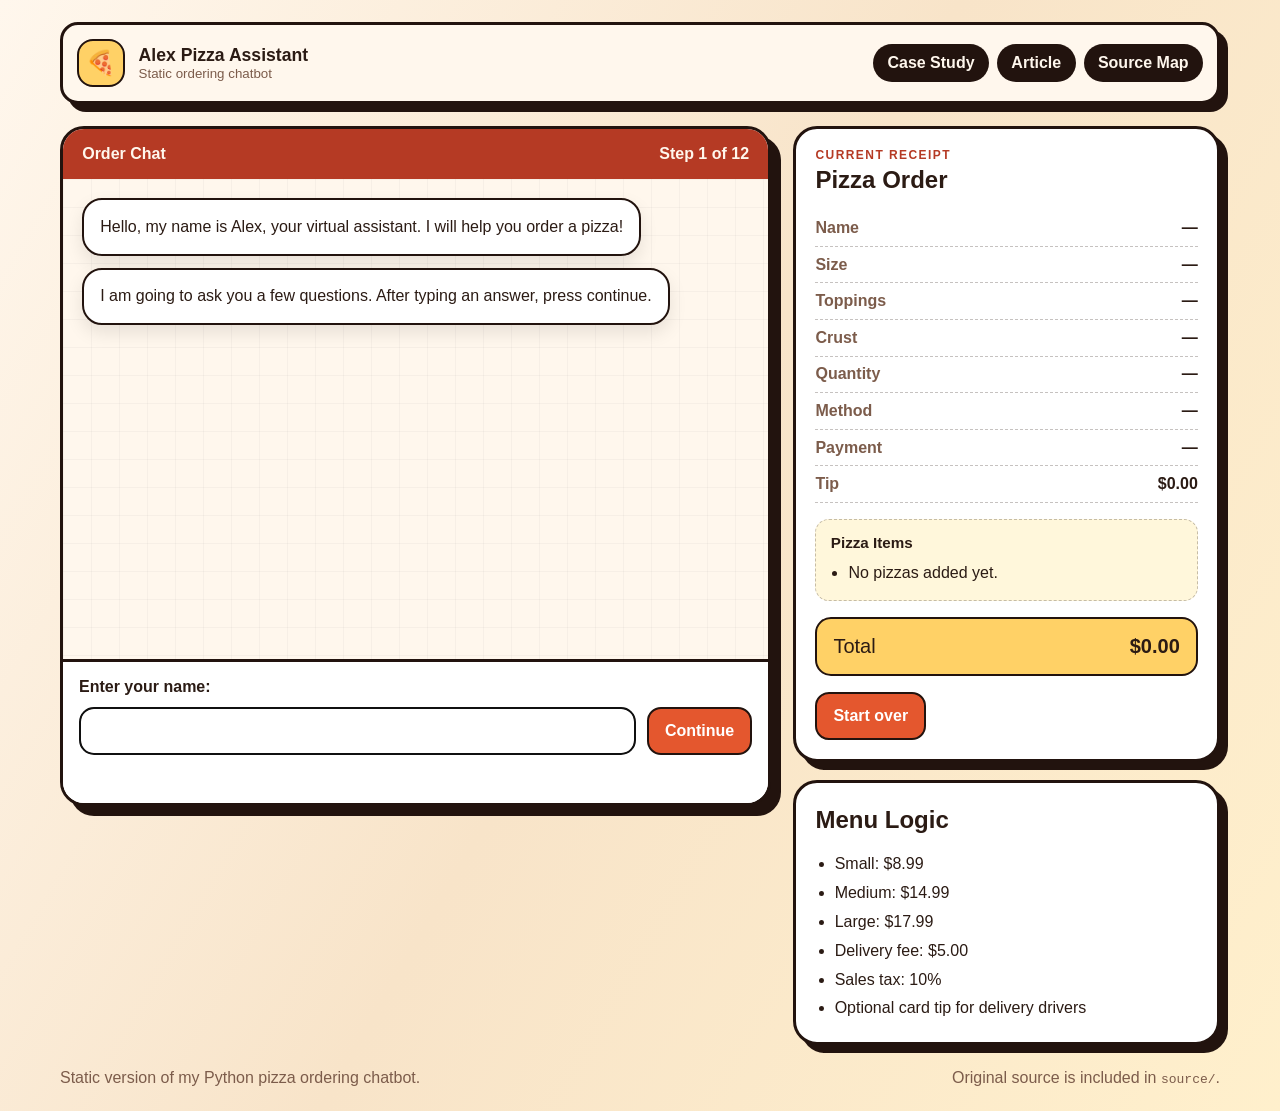
==== index.html @ 11ef055a "Add files via upload" ====
<!DOCTYPE html>
<html lang="en">
<head>
  <meta charset="UTF-8">
  <meta name="viewport" content="width=device-width, initial-scale=1.0">
  <title>Pizza Ordering Chatbot | Static Demo</title>
  <link rel="stylesheet" href="./css/styles.css">
</head>
<body>
  <a class="skip-link" href="#pizzaApp">Skip to chatbot</a>

  <header class="pizzeria-bar">
    <a class="pizzeria-brand" href="./index.html">
      <span class="pizza-icon">🍕</span>
      <span>
        <strong>Alex Pizza Assistant</strong>
        <small>Static ordering chatbot</small>
      </span>
    </a>
    <nav class="pizzeria-nav">
      <a href="./case-study.html">Case Study</a>
      <a href="./article.html">Article</a>
      <a href="./source-map.html">Source Map</a>
    </nav>
  </header>

  <main id="pizzaApp" class="order-layout">
    <section class="chat-window" aria-live="polite">
      <div class="chat-titlebar">
        <span>Order Chat</span>
        <span id="orderStatus">Ready</span>
      </div>
      <div class="chat-feed" id="chatFeed">
        <div class="bubble bot">Hello, my name is Alex, your virtual assistant. I will help you order a pizza!</div>
        <div class="bubble bot">I am going to ask you a few questions. After typing an answer, press continue.</div>
      </div>
      <form class="chat-entry" id="chatForm">
        <label id="questionLabel" for="chatInput">Enter your name:</label>
        <input id="chatInput" type="text" autocomplete="off">
        <button type="submit">Continue</button>
        <p id="validationMessage" class="validation-message" role="alert"></p>
      </form>
    </section>

    <aside class="receipt-panel">
      <div class="receipt-paper">
        <p class="receipt-kicker">Current Receipt</p>
        <h1>Pizza Order</h1>
        <dl>
          <div><dt>Name</dt><dd id="rName">—</dd></div>
          <div><dt>Size</dt><dd id="rSize">—</dd></div>
          <div><dt>Toppings</dt><dd id="rToppings">—</dd></div>
          <div><dt>Crust</dt><dd id="rCrust">—</dd></div>
          <div><dt>Quantity</dt><dd id="rQuantity">—</dd></div>
          <div><dt>Method</dt><dd id="rMethod">—</dd></div>
          <div><dt>Payment</dt><dd id="rPayment">—</dd></div>
          <div><dt>Tip</dt><dd id="rTip">$0.00</dd></div>
        </dl>
        <div class="receipt-items">
          <h2>Pizza Items</h2>
          <ul id="rItems"><li>No pizzas added yet.</li></ul>
        </div>
        <div class="total-row">
          <span>Total</span>
          <strong id="rTotal">$0.00</strong>
        </div>
        <button id="newOrder" type="button">Start over</button>
      </div>

      <section class="menu-card">
        <h2>Menu Logic</h2>
        <ul>
          <li>Small: $8.99</li>
          <li>Medium: $14.99</li>
          <li>Large: $17.99</li>
          <li>Delivery fee: $5.00</li>
          <li>Sales tax: 10%</li>
          <li>Optional card tip for delivery drivers</li>
        </ul>
      </section>
    </aside>
  </main>

  <footer class="pizzeria-footer">
    <span>Static version of my Python pizza ordering chatbot.</span>
    <span>Original source is included in <code>source/</code>.</span>
  </footer>

  <script src="./js/app.js"></script>
</body>
</html>
---- css/styles.css ----
/*
  Pizza Ordering Chatbot
  Static browser version of the original Python console chatbot.
  Colors use HEX values only.
*/

:root {
  --oven-black: #22130E;
  --deep-red: #B53A24;
  --tomato: #E4572E;
  --cheese: #FFD166;
  --cream: #FFF7ED;
  --flour: #F8E4C9;
  --basil: #5B7F45;
  --ink: #2B1B14;
  --muted: #7C5C4B;
  --white: #FFFFFF;
  --shadow: #00000033;
  --soft-shadow: #00000018;
}

* {
  box-sizing: border-box;
}

body {
  margin: 0;
  min-height: 100vh;
  background:
    linear-gradient(120deg, #FFF7ED 0%, #F8E4C9 50%, #FFD16655 100%);
  color: var(--ink);
  font-family: Arial, Helvetica, sans-serif;
}

button,
input {
  font: inherit;
}

button {
  cursor: pointer;
}

.skip-link {
  position: absolute;
  left: -999px;
  top: 1rem;
  background: var(--oven-black);
  color: var(--cream);
  padding: .75rem 1rem;
  border-radius: 999px;
  z-index: 10;
}

.skip-link:focus {
  left: 1rem;
}

.pizzeria-bar {
  width: min(1160px, calc(100% - 32px));
  margin: 22px auto;
  display: flex;
  justify-content: space-between;
  align-items: center;
  gap: 1rem;
  background: var(--cream);
  border: 3px solid var(--oven-black);
  border-radius: 18px;
  padding: 14px;
  box-shadow: 8px 8px 0 var(--oven-black);
}

.pizzeria-brand {
  display: inline-flex;
  align-items: center;
  gap: .85rem;
  color: var(--ink);
  text-decoration: none;
}

.pizzeria-brand strong,
.pizzeria-brand small {
  display: block;
}

.pizzeria-brand strong {
  font-size: 1.1rem;
}

.pizzeria-brand small {
  color: var(--muted);
}

.pizza-icon {
  width: 48px;
  height: 48px;
  display: grid;
  place-items: center;
  border-radius: 16px;
  background: var(--cheese);
  border: 2px solid var(--oven-black);
  font-size: 1.5rem;
}

.pizzeria-nav {
  display: flex;
  gap: .5rem;
  flex-wrap: wrap;
  justify-content: flex-end;
}

.pizzeria-nav a {
  color: var(--cream);
  background: var(--oven-black);
  border-radius: 999px;
  padding: .65rem .9rem;
  text-decoration: none;
  font-weight: 800;
}

.pizzeria-nav a:hover,
.pizzeria-nav a:focus {
  background: var(--tomato);
}

.order-layout {
  width: min(1160px, calc(100% - 32px));
  margin: 0 auto 24px;
  display: grid;
  grid-template-columns: minmax(320px, 1.25fr) minmax(280px, .75fr);
  gap: 22px;
  align-items: start;
}

.chat-window {
  overflow: hidden;
  background: var(--white);
  border: 3px solid var(--oven-black);
  border-radius: 24px;
  box-shadow: 10px 10px 0 var(--oven-black);
}

.chat-titlebar {
  display: flex;
  justify-content: space-between;
  gap: 1rem;
  background: var(--deep-red);
  color: var(--cream);
  padding: 1rem 1.2rem;
  font-weight: 900;
}

.chat-feed {
  min-height: 480px;
  max-height: 58vh;
  overflow: auto;
  padding: 1.2rem;
  background:
    linear-gradient(90deg, #00000008 1px, transparent 1px),
    linear-gradient(#00000008 1px, transparent 1px),
    var(--cream);
  background-size: 28px 28px;
}

.bubble {
  width: fit-content;
  max-width: min(720px, 92%);
  padding: .9rem 1rem;
  border-radius: 20px;
  margin: 0 0 .75rem;
  line-height: 1.55;
  box-shadow: 0 8px 18px var(--soft-shadow);
}

.bubble.bot {
  background: var(--white);
  border: 2px solid var(--oven-black);
}

.bubble.user {
  margin-left: auto;
  background: var(--cheese);
  border: 2px solid var(--oven-black);
}

.bubble.result {
  background: var(--basil);
  color: var(--white);
  border: 2px solid var(--oven-black);
}

.chat-entry {
  display: grid;
  grid-template-columns: 1fr auto;
  gap: .7rem;
  padding: 1rem;
  border-top: 3px solid var(--oven-black);
  background: var(--white);
}

.chat-entry label {
  grid-column: 1 / -1;
  font-weight: 900;
}

.chat-entry input {
  min-height: 48px;
  border: 2px solid var(--oven-black);
  border-radius: 14px;
  padding: .8rem 1rem;
}

.chat-entry button,
.receipt-paper button {
  min-height: 48px;
  border: 2px solid var(--oven-black);
  background: var(--tomato);
  color: var(--white);
  border-radius: 14px;
  padding: .75rem 1rem;
  font-weight: 900;
}

.validation-message {
  grid-column: 1 / -1;
  margin: 0;
  min-height: 1.3rem;
  color: var(--deep-red);
  font-weight: 800;
}

.receipt-panel {
  display: grid;
  gap: 18px;
}

.receipt-paper,
.menu-card {
  background: var(--white);
  border: 3px solid var(--oven-black);
  border-radius: 24px;
  padding: 1.2rem;
  box-shadow: 8px 8px 0 var(--oven-black);
}

.receipt-kicker {
  margin: 0;
  color: var(--deep-red);
  text-transform: uppercase;
  letter-spacing: .12em;
  font-weight: 900;
  font-size: .75rem;
}

.receipt-paper h1,
.menu-card h2 {
  margin: .25rem 0 1rem;
}

.receipt-paper dl {
  margin: 0;
}

.receipt-paper dl div {
  display: flex;
  justify-content: space-between;
  gap: 1rem;
  padding: .55rem 0;
  border-bottom: 1px dashed #2B1B1444;
}

.receipt-paper dt {
  color: var(--muted);
  font-weight: 800;
}

.receipt-paper dd {
  margin: 0;
  text-align: right;
  font-weight: 900;
}

.total-row {
  display: flex;
  justify-content: space-between;
  align-items: center;
  margin: 1rem 0;
  padding: 1rem;
  background: var(--cheese);
  border: 2px solid var(--oven-black);
  border-radius: 16px;
  font-size: 1.25rem;
}

.menu-card ul {
  margin: 0;
  padding-left: 1.2rem;
  line-height: 1.8;
}

.pizzeria-footer {
  width: min(1160px, calc(100% - 32px));
  margin: 0 auto 24px;
  display: flex;
  justify-content: space-between;
  gap: 1rem;
  flex-wrap: wrap;
  color: var(--muted);
}

.article-page {
  width: min(920px, calc(100% - 32px));
  margin: 0 auto 32px;
}

.article-card {
  background: var(--white);
  border: 3px solid var(--oven-black);
  border-radius: 24px;
  padding: clamp(1.5rem, 4vw, 3rem);
  box-shadow: 10px 10px 0 var(--oven-black);
  line-height: 1.75;
}

.article-card h1,
.article-card h2 {
  color: var(--deep-red);
}

.article-card h1 {
  font-size: clamp(2rem, 4vw, 3rem);
  line-height: 1.05;
}

@media (max-width: 900px) {
  .order-layout {
    grid-template-columns: 1fr;
  }
}

@media (max-width: 680px) {
  .pizzeria-bar {
    align-items: flex-start;
    flex-direction: column;
  }

  .pizzeria-nav {
    justify-content: flex-start;
  }

  .chat-entry {
    grid-template-columns: 1fr;
  }
}

.receipt-items {
  margin-top: 1rem;
  padding: .9rem;
  background: #fff7db;
  border: 1px dashed #2B1B1444;
  border-radius: 14px;
}

.receipt-items h2 {
  margin: 0 0 .6rem;
  font-size: .95rem;
}

.receipt-items ul {
  margin: 0;
  padding-left: 1.1rem;
  line-height: 1.55;
}
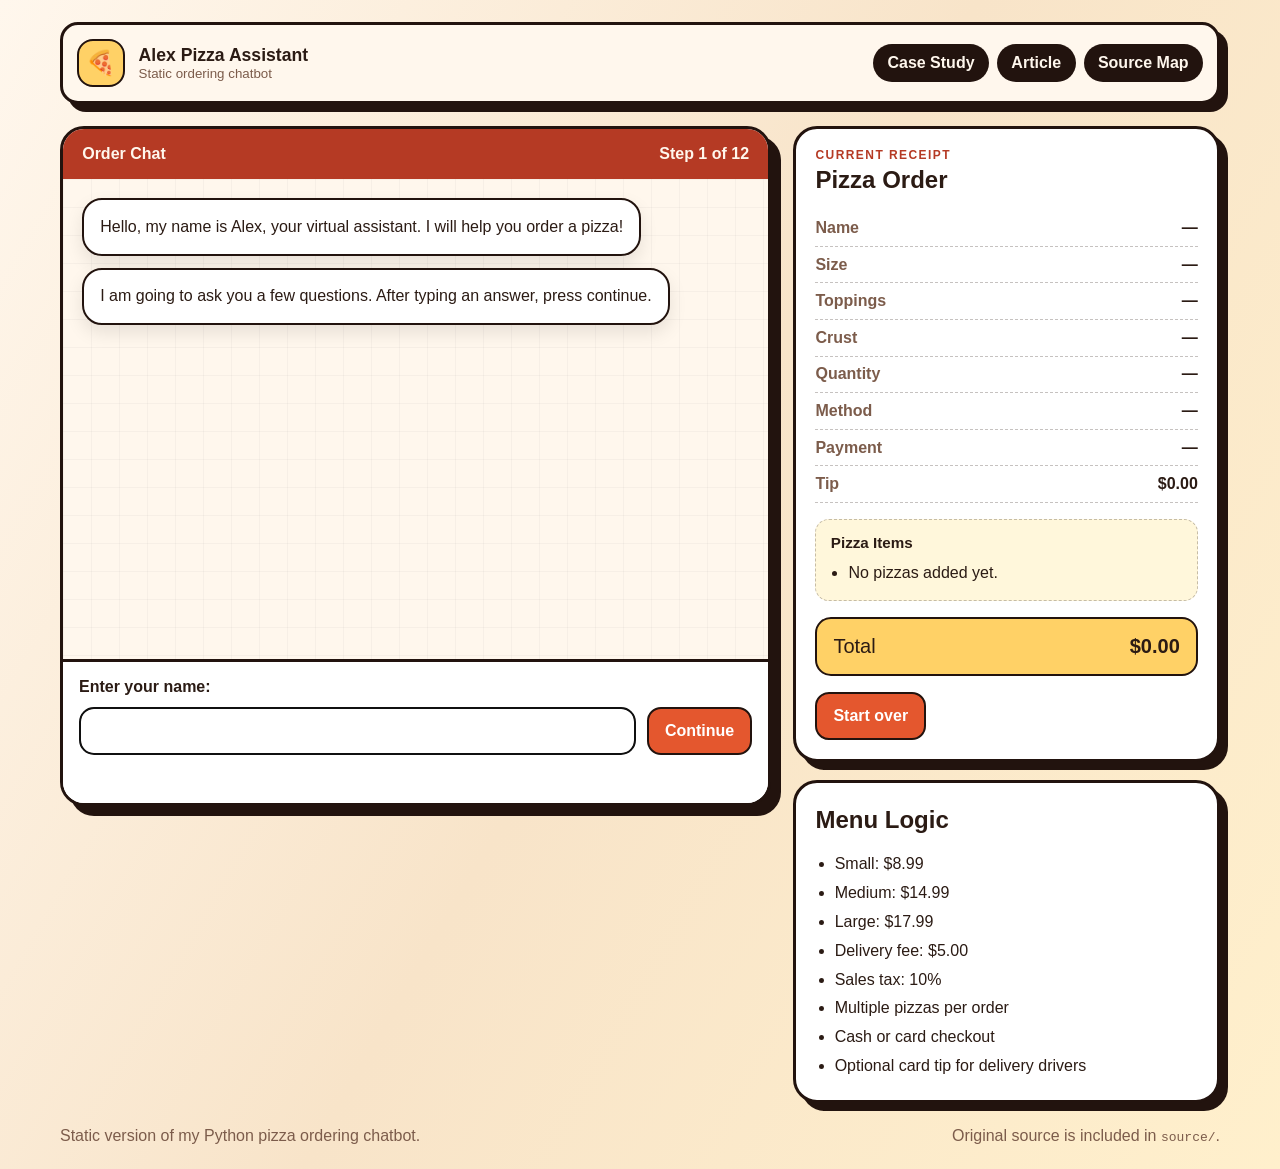
==== commit 74ac2933: "Add files via upload" ====
--- a/index.html
+++ b/index.html
@@ -75,6 +75,8 @@
           <li>Large: $17.99</li>
           <li>Delivery fee: $5.00</li>
           <li>Sales tax: 10%</li>
+          <li>Multiple pizzas per order</li>
+          <li>Cash or card checkout</li>
           <li>Optional card tip for delivery drivers</li>
         </ul>
       </section>
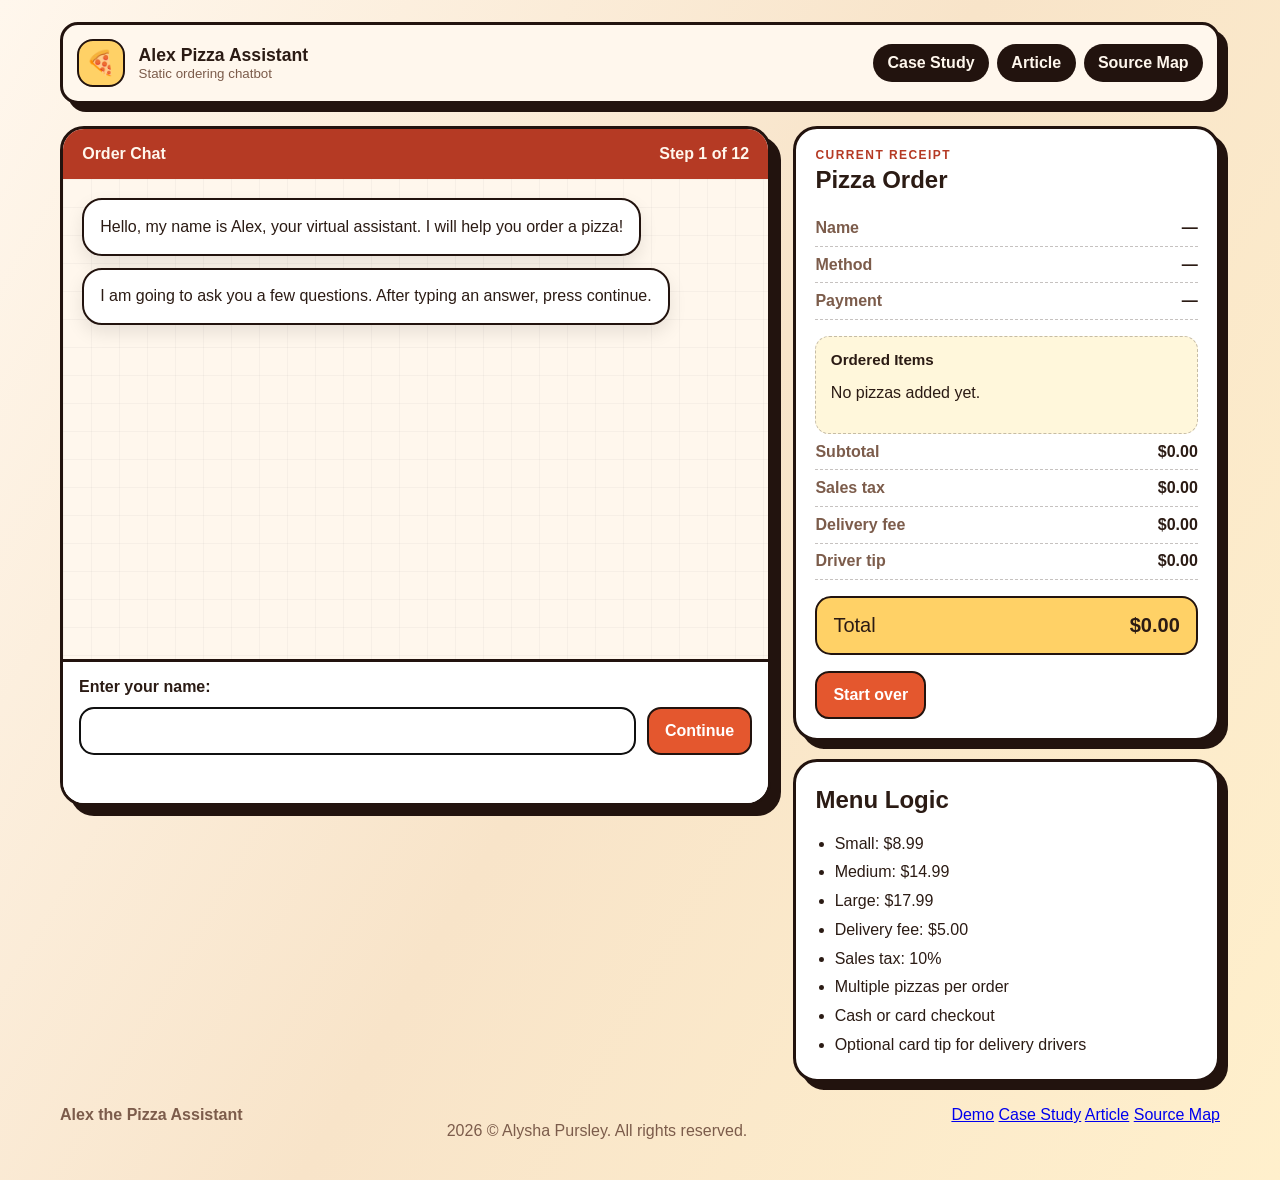
==== commit 1f5cec7a: "Update receipt layout and footer information" ====
--- a/index.html
+++ b/index.html
@@ -46,20 +46,21 @@
       <div class="receipt-paper">
         <p class="receipt-kicker">Current Receipt</p>
         <h1>Pizza Order</h1>
-        <dl>
+        <dl class="receipt-summary">
           <div><dt>Name</dt><dd id="rName">—</dd></div>
-          <div><dt>Size</dt><dd id="rSize">—</dd></div>
-          <div><dt>Toppings</dt><dd id="rToppings">—</dd></div>
-          <div><dt>Crust</dt><dd id="rCrust">—</dd></div>
-          <div><dt>Quantity</dt><dd id="rQuantity">—</dd></div>
           <div><dt>Method</dt><dd id="rMethod">—</dd></div>
           <div><dt>Payment</dt><dd id="rPayment">—</dd></div>
-          <div><dt>Tip</dt><dd id="rTip">$0.00</dd></div>
         </dl>
         <div class="receipt-items">
-          <h2>Pizza Items</h2>
-          <ul id="rItems"><li>No pizzas added yet.</li></ul>
+          <h2>Ordered Items</h2>
+          <div id="rItems" class="receipt-item-list"><p>No pizzas added yet.</p></div>
         </div>
+        <dl class="receipt-totals">
+          <div><dt>Subtotal</dt><dd id="rSubtotal">$0.00</dd></div>
+          <div><dt>Sales tax</dt><dd id="rTax">$0.00</dd></div>
+          <div><dt>Delivery fee</dt><dd id="rDeliveryFee">$0.00</dd></div>
+          <div><dt>Driver tip</dt><dd id="rTip">$0.00</dd></div>
+        </dl>
         <div class="total-row">
           <span>Total</span>
           <strong id="rTotal">$0.00</strong>
@@ -84,8 +85,14 @@
   </main>
 
   <footer class="pizzeria-footer">
-    <span>Static version of my Python pizza ordering chatbot.</span>
-    <span>Original source is included in <code>source/</code>.</span>
+    <strong>Alex the Pizza Assistant</strong>
+    <p>2026 ©️ Alysha Pursley. All rights reserved.</p>
+    <nav aria-label="Footer navigation">
+      <a href="./index.html">Demo</a>
+      <a href="./case-study.html">Case Study</a>
+      <a href="./article.html">Article</a>
+      <a href="./source-map.html">Source Map</a>
+    </nav>
   </footer>
 
   <script src="./js/app.js"></script>
